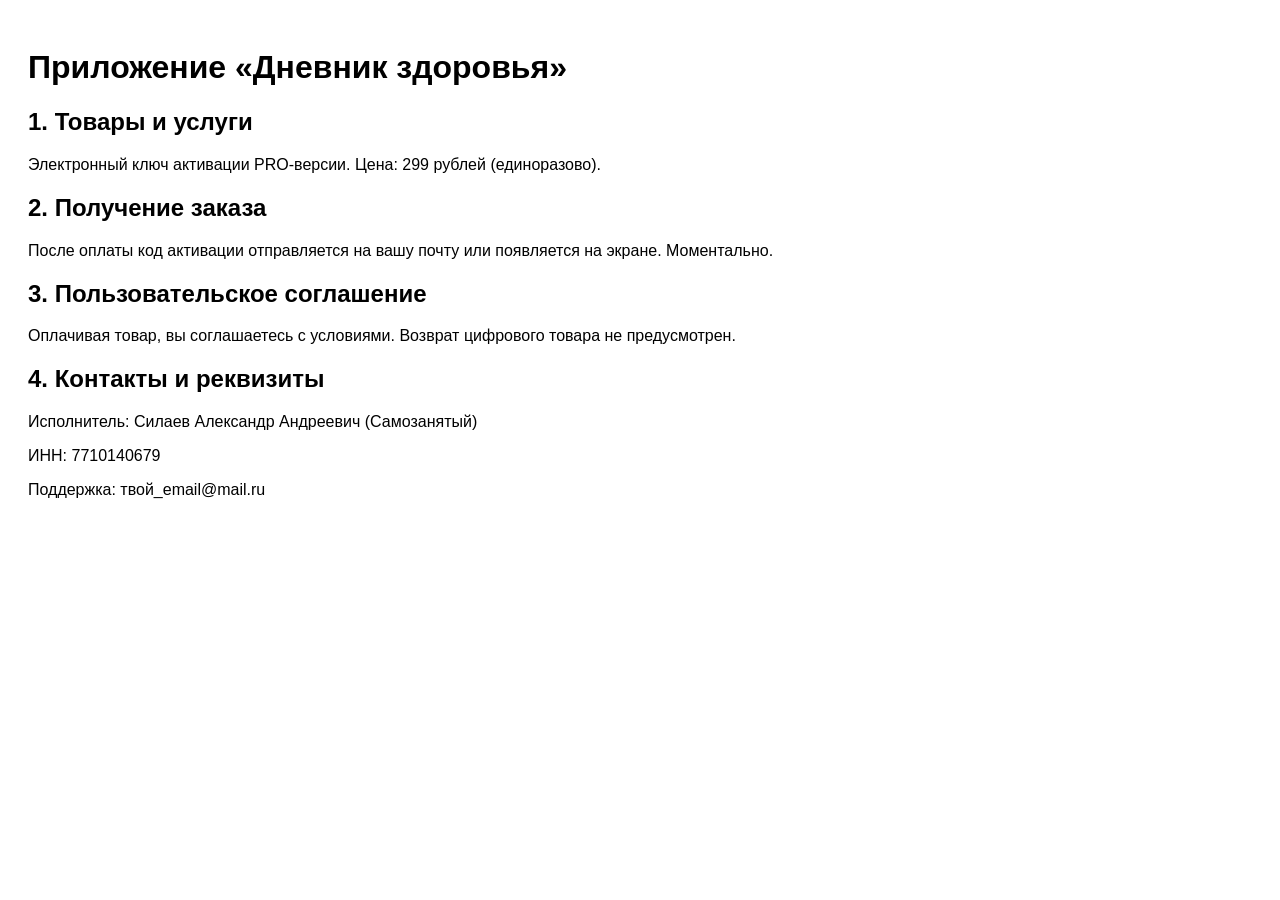
==== shop.html @ 69b01c43 "Create shop.html" ====
<!DOCTYPE html>
<html lang="ru">
<head>
    <meta charset="UTF-8">
    <title>Магазин</title>
</head>
<body style="font-family: sans-serif; padding: 20px;">
    <h1>Приложение «Дневник здоровья»</h1>
    
    <h2>1. Товары и услуги</h2>
    <p>Электронный ключ активации PRO-версии. Цена: 299 рублей (единоразово).</p>
    
    <h2>2. Получение заказа</h2>
    <p>После оплаты код активации отправляется на вашу почту или появляется на экране. Моментально.</p>
    
    <h2>3. Пользовательское соглашение</h2>
    <p>Оплачивая товар, вы соглашаетесь с условиями. Возврат цифрового товара не предусмотрен.</p>
    
    <h2>4. Контакты и реквизиты</h2>
    <p>Исполнитель: Силаев Александр Андреевич (Самозанятый)</p>
    <p>ИНН: 7710140679</p>
    <p>Поддержка: твой_email@mail.ru</p>
</body>
</html>
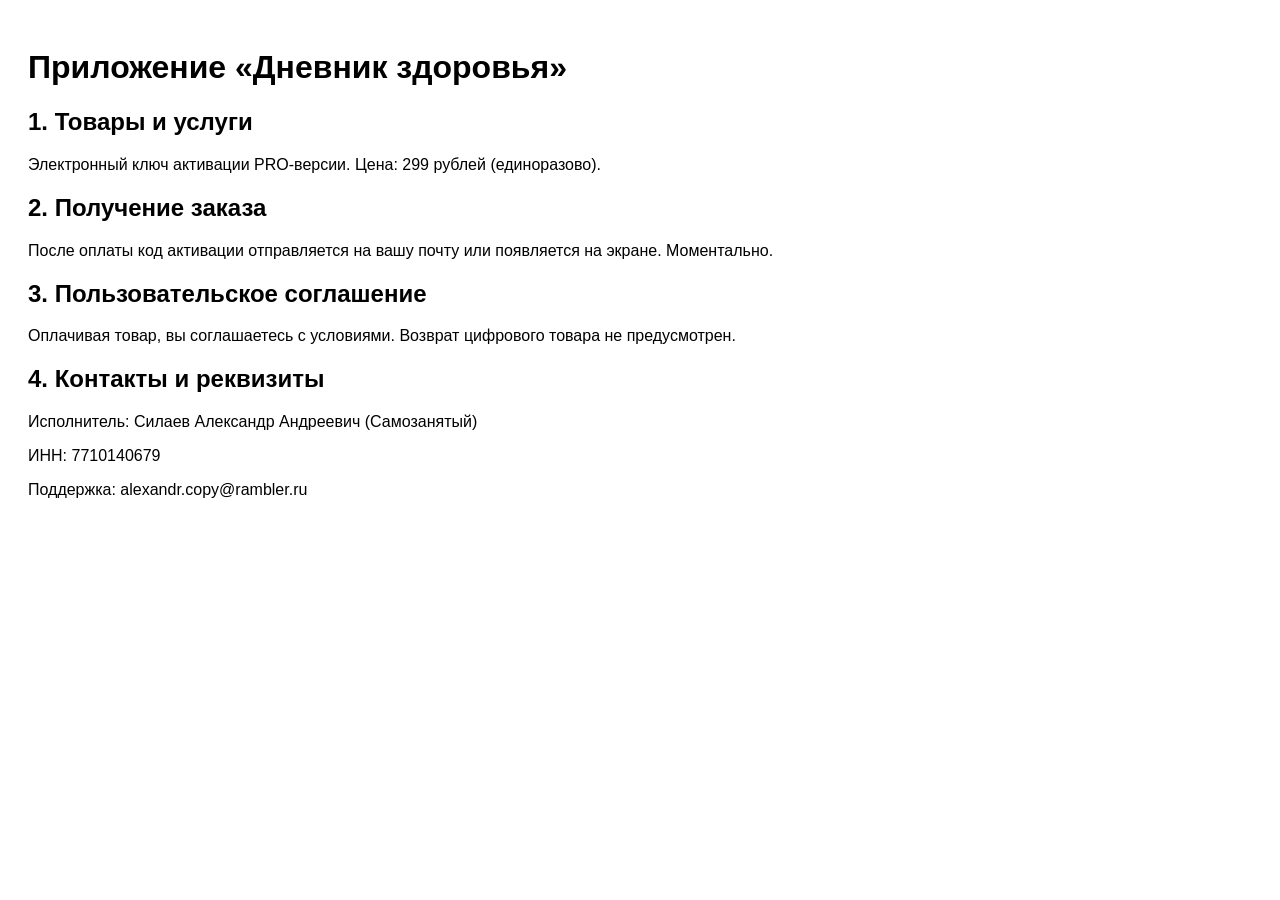
==== commit bdea9fac: "Create shop.html" ====
--- a/shop.html
+++ b/shop.html
@@ -19,6 +19,6 @@
     <h2>4. Контакты и реквизиты</h2>
     <p>Исполнитель: Силаев Александр Андреевич (Самозанятый)</p>
     <p>ИНН: 7710140679</p>
-    <p>Поддержка: твой_email@mail.ru</p>
+    <p>Поддержка: alexandr.copy@rambler.ru</p>
 </body>
 </html>
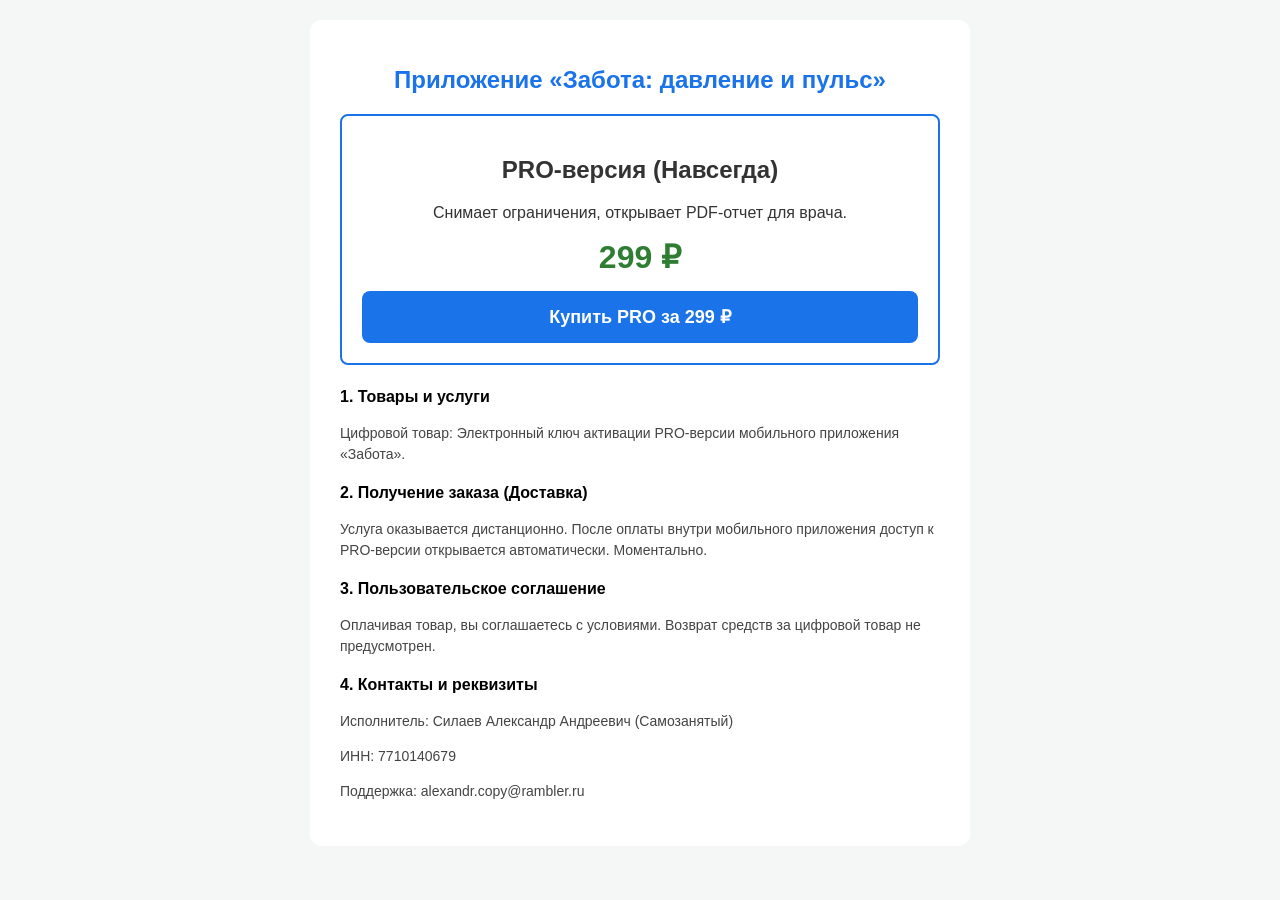
==== commit 95c9cfb7: "Update shop.html" ====
--- a/shop.html
+++ b/shop.html
@@ -2,23 +2,45 @@
 <html lang="ru">
 <head>
     <meta charset="UTF-8">
-    <title>Магазин</title>
+    <meta name="viewport" content="width=device-width, initial-scale=1.0">
+    <title>Забота: давление и пульс - Купить PRO</title>
+    <style>
+        body { font-family: sans-serif; background-color: #f4f7f6; color: #333; margin: 0; padding: 20px; }
+        .container { max-width: 600px; margin: 0 auto; background: #fff; padding: 30px; border-radius: 12px; }
+        h1 { color: #1a73e8; text-align: center; font-size: 24px; }
+        .product-card { border: 2px solid #1a73e8; border-radius: 8px; padding: 20px; margin: 20px 0; text-align: center; }
+        .price { font-size: 32px; font-weight: bold; color: #2e7d32; margin: 15px 0; }
+        .btn-buy { display: block; background-color: #1a73e8; color: white; padding: 15px; text-decoration: none; border-radius: 8px; font-size: 18px; font-weight: bold; cursor: pointer; border: none; width: 100%; }
+        .info-block { font-size: 14px; color: #444; margin-top: 20px; line-height: 1.5; }
+        .info-block h3 { color: #000; margin-bottom: 5px; font-size: 16px; }
+    </style>
 </head>
-<body style="font-family: sans-serif; padding: 20px;">
-    <h1>Приложение «Дневник здоровья»</h1>
-    
-    <h2>1. Товары и услуги</h2>
-    <p>Электронный ключ активации PRO-версии. Цена: 299 рублей (единоразово).</p>
-    
-    <h2>2. Получение заказа</h2>
-    <p>После оплаты код активации отправляется на вашу почту или появляется на экране. Моментально.</p>
-    
-    <h2>3. Пользовательское соглашение</h2>
-    <p>Оплачивая товар, вы соглашаетесь с условиями. Возврат цифрового товара не предусмотрен.</p>
-    
-    <h2>4. Контакты и реквизиты</h2>
-    <p>Исполнитель: Силаев Александр Андреевич (Самозанятый)</p>
-    <p>ИНН: 7710140679</p>
-    <p>Поддержка: alexandr.copy@rambler.ru</p>
+<body>
+    <div class="container">
+        <h1>Приложение «Забота: давление и пульс»</h1>
+        
+        <div class="product-card">
+            <h2>PRO-версия (Навсегда)</h2>
+            <p>Снимает ограничения, открывает PDF-отчет для врача.</p>
+            <div class="price">299 ₽</div>
+            <button class="btn-buy" onclick="alert('Оплата происходит внутри мобильного приложения «Забота». Скачайте приложение в RuStore!')">Купить PRO за 299 ₽</button>
+        </div>
+
+        <div class="info-block">
+            <h3>1. Товары и услуги</h3>
+            <p>Цифровой товар: Электронный ключ активации PRO-версии мобильного приложения «Забота».</p>
+
+            <h3>2. Получение заказа (Доставка)</h3>
+            <p>Услуга оказывается дистанционно. После оплаты внутри мобильного приложения доступ к PRO-версии открывается автоматически. Моментально.</p>
+
+            <h3>3. Пользовательское соглашение</h3>
+            <p>Оплачивая товар, вы соглашаетесь с условиями. Возврат средств за цифровой товар не предусмотрен.</p>
+
+            <h3>4. Контакты и реквизиты</h3>
+            <p>Исполнитель: Силаев Александр Андреевич (Самозанятый)</p>
+            <p>ИНН: 7710140679</p>
+            <p>Поддержка: alexandr.copy@rambler.ru</p>
+        </div>
+    </div>
 </body>
 </html>
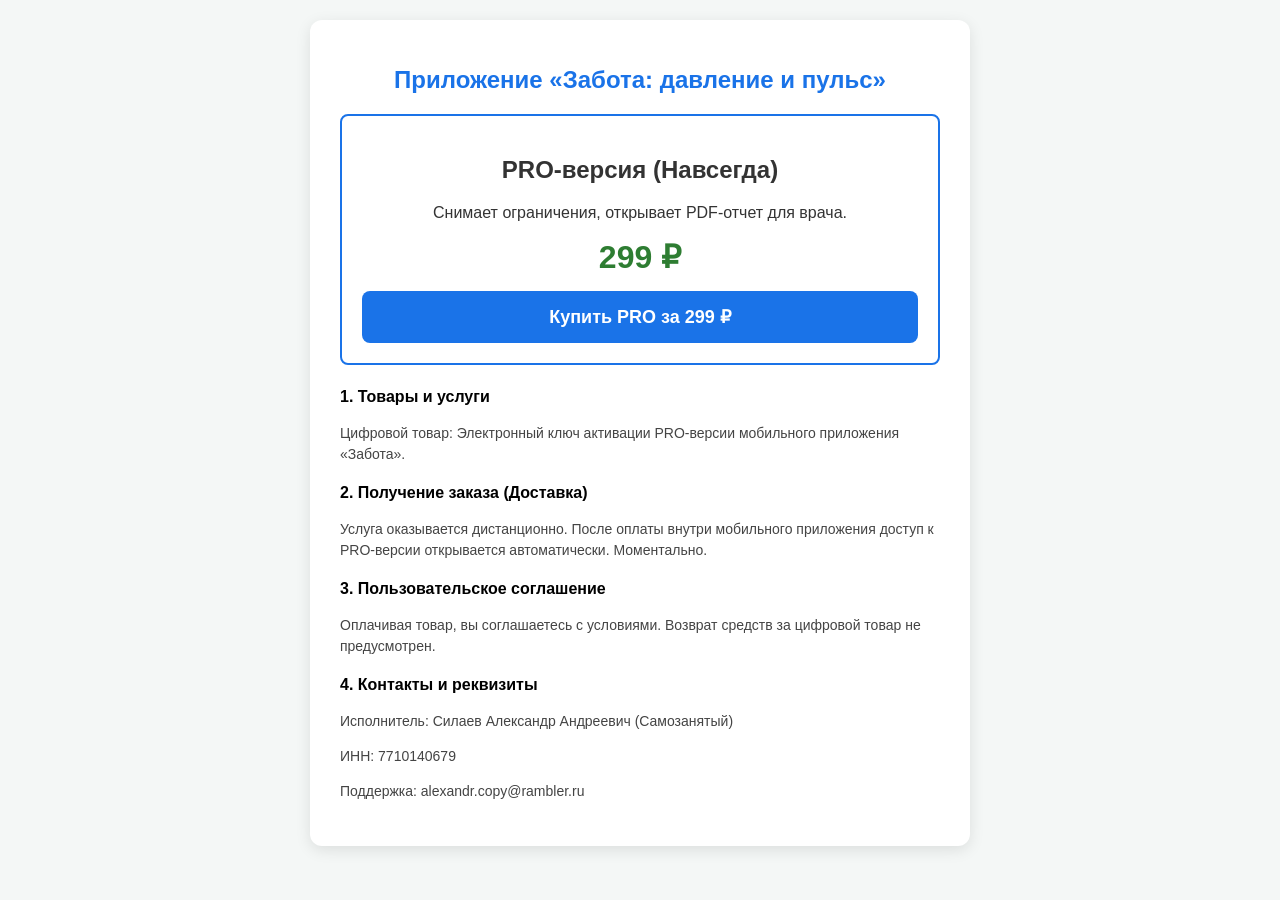
==== commit 205aec35: "Create shop.html" ====
--- a/shop.html
+++ b/shop.html
@@ -6,7 +6,7 @@
     <title>Забота: давление и пульс - Купить PRO</title>
     <style>
         body { font-family: sans-serif; background-color: #f4f7f6; color: #333; margin: 0; padding: 20px; }
-        .container { max-width: 600px; margin: 0 auto; background: #fff; padding: 30px; border-radius: 12px; }
+        .container { max-width: 600px; margin: 0 auto; background: #fff; padding: 30px; border-radius: 12px; box-shadow: 0 4px 15px rgba(0,0,0,0.1); }
         h1 { color: #1a73e8; text-align: center; font-size: 24px; }
         .product-card { border: 2px solid #1a73e8; border-radius: 8px; padding: 20px; margin: 20px 0; text-align: center; }
         .price { font-size: 32px; font-weight: bold; color: #2e7d32; margin: 15px 0; }
